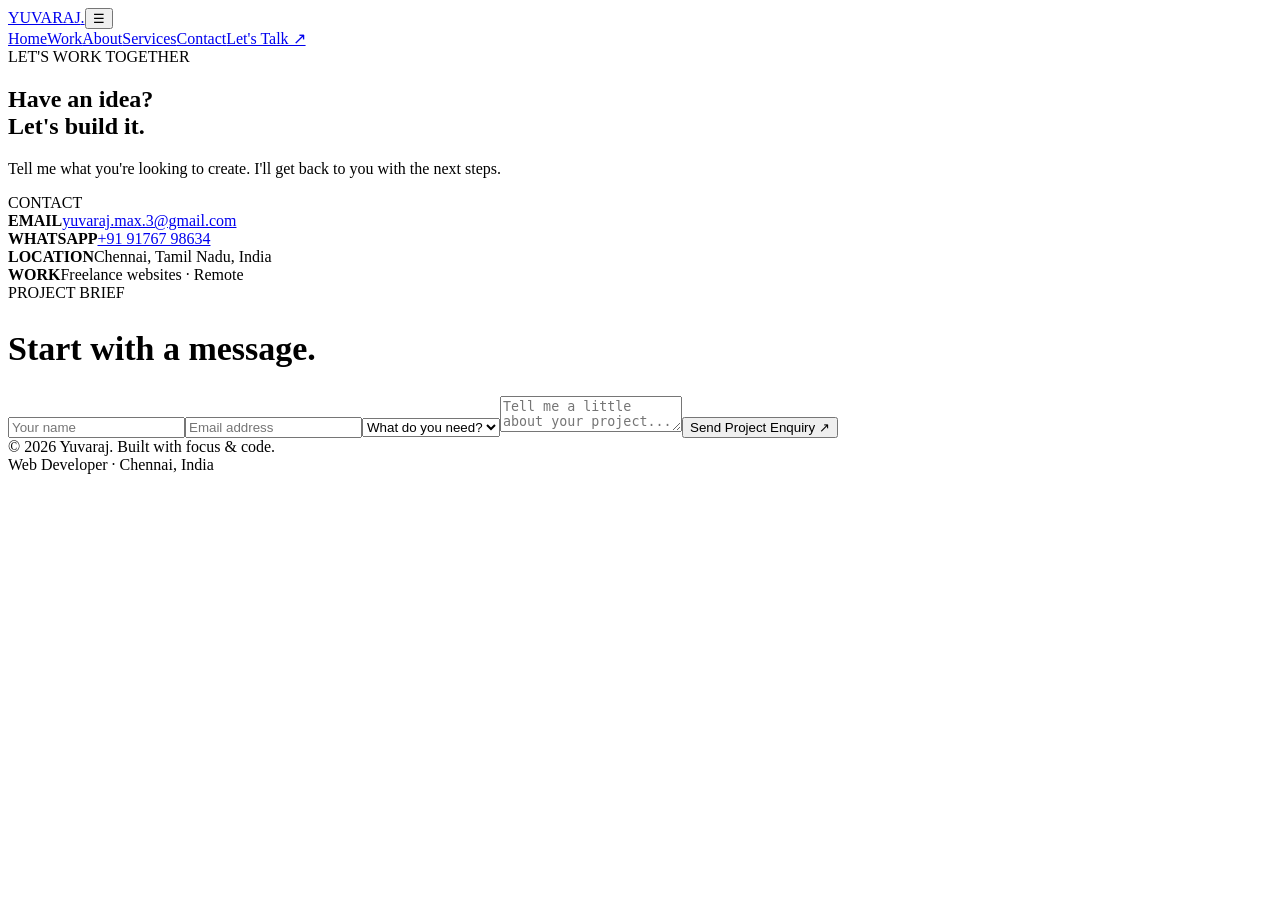
==== contact.html @ 74eae191 "Add portfolio contact page" ====
<!doctype html><html lang="en"><head><meta charset="utf-8"><meta name="viewport" content="width=device-width,initial-scale=1"><meta name="description" content="Yuvaraj — responsive web developer portfolio"><title>Contact | Yuvaraj</title><link rel="stylesheet" href="assets/style.css"></head><body><header class="nav"><a class="brand" href="index.html">YUVARAJ<span>.</span></a><button class="menu">☰</button><nav class="links"><a class="" href="index.html">Home</a><a class="" href="work.html">Work</a><a class="" href="about.html">About</a><a class="" href="services.html">Services</a><a class="active" href="contact.html">Contact</a><a class="cta" href="contact.html">Let's Talk ↗</a></nav></header><main><section class="pageHero"><div class="container"><div class="eyebrow">LET'S WORK TOGETHER</div><h1>Have an idea?<br><span class="gradient">Let's build it.</span></h1><p class="muted">Tell me what you're looking to create. I'll get back to you with the next steps.</p></div></section><section class="section"><div class="container contact"><div class="contactCard"><div class="eyebrow">CONTACT</div><div class="contactItem"><b>EMAIL</b><a href="mailto:yuvaraj.max.3@gmail.com">yuvaraj.max.3@gmail.com</a></div><div class="contactItem"><b>WHATSAPP</b><a href="https://wa.me/919176798634">+91 91767 98634</a></div><div class="contactItem"><b>LOCATION</b><span>Chennai, Tamil Nadu, India</span></div><div class="contactItem"><b>WORK</b><span>Freelance websites · Remote</span></div></div><div class="contactCard form"><div class="eyebrow">PROJECT BRIEF</div><h2 style="font-size:34px">Start with a message.</h2><form onsubmit="event.preventDefault();alert('Thanks! Please connect through WhatsApp or email to continue.');"><input required placeholder="Your name"><input required type="email" placeholder="Email address"><select><option>What do you need?</option><option>Business website</option><option>Portfolio website</option><option>Landing page</option><option>Website redesign</option></select><textarea placeholder="Tell me a little about your project..."></textarea><button type="submit">Send Project Enquiry ↗</button></form></div></div></section></main><footer class="container"><div>© 2026 Yuvaraj. Built with focus & code.</div><div class="footerRight">Web Developer · Chennai, India</div></footer><script src="assets/script.js"></script></body></html>
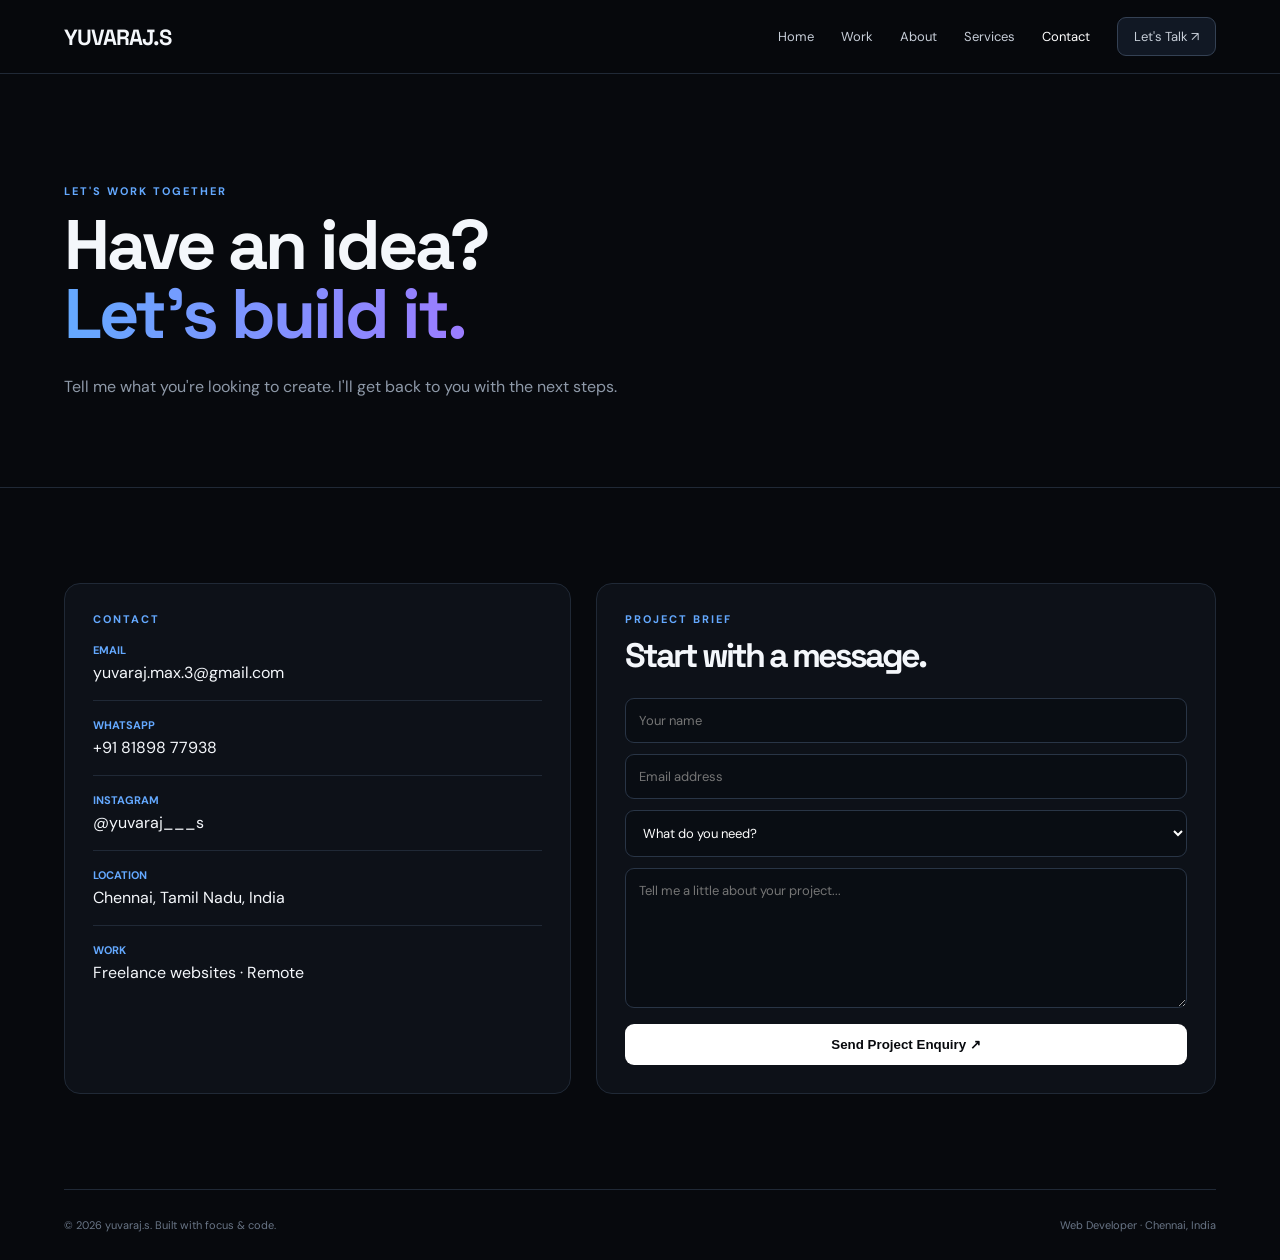
==== commit 805d0d9f: "Update contact details" ====
--- a/contact.html
+++ b/contact.html
@@ -1 +1 @@
-<!doctype html><html lang="en"><head><meta charset="utf-8"><meta name="viewport" content="width=device-width,initial-scale=1"><meta name="description" content="Yuvaraj — responsive web developer portfolio"><title>Contact | Yuvaraj</title><link rel="stylesheet" href="assets/style.css"></head><body><header class="nav"><a class="brand" href="index.html">YUVARAJ<span>.</span></a><button class="menu">☰</button><nav class="links"><a class="" href="index.html">Home</a><a class="" href="work.html">Work</a><a class="" href="about.html">About</a><a class="" href="services.html">Services</a><a class="active" href="contact.html">Contact</a><a class="cta" href="contact.html">Let's Talk ↗</a></nav></header><main><section class="pageHero"><div class="container"><div class="eyebrow">LET'S WORK TOGETHER</div><h1>Have an idea?<br><span class="gradient">Let's build it.</span></h1><p class="muted">Tell me what you're looking to create. I'll get back to you with the next steps.</p></div></section><section class="section"><div class="container contact"><div class="contactCard"><div class="eyebrow">CONTACT</div><div class="contactItem"><b>EMAIL</b><a href="mailto:yuvaraj.max.3@gmail.com">yuvaraj.max.3@gmail.com</a></div><div class="contactItem"><b>WHATSAPP</b><a href="https://wa.me/919176798634">+91 91767 98634</a></div><div class="contactItem"><b>LOCATION</b><span>Chennai, Tamil Nadu, India</span></div><div class="contactItem"><b>WORK</b><span>Freelance websites · Remote</span></div></div><div class="contactCard form"><div class="eyebrow">PROJECT BRIEF</div><h2 style="font-size:34px">Start with a message.</h2><form onsubmit="event.preventDefault();alert('Thanks! Please connect through WhatsApp or email to continue.');"><input required placeholder="Your name"><input required type="email" placeholder="Email address"><select><option>What do you need?</option><option>Business website</option><option>Portfolio website</option><option>Landing page</option><option>Website redesign</option></select><textarea placeholder="Tell me a little about your project..."></textarea><button type="submit">Send Project Enquiry ↗</button></form></div></div></section></main><footer class="container"><div>© 2026 Yuvaraj. Built with focus & code.</div><div class="footerRight">Web Developer · Chennai, India</div></footer><script src="assets/script.js"></script></body></html>+<!doctype html><html lang="en"><head><meta charset="utf-8"><meta name="viewport" content="width=device-width,initial-scale=1"><meta name="description" content="Yuvaraj — responsive web developer portfolio"><title>Contact | Yuvaraj</title><link rel="stylesheet" href="assets/style.css"></head><body><header class="nav"><a class="brand" href="index.html">YUVARAJ<span>.</span></a><button class="menu">☰</button><nav class="links"><a class="" href="index.html">Home</a><a class="" href="work.html">Work</a><a class="" href="about.html">About</a><a class="" href="services.html">Services</a><a class="active" href="contact.html">Contact</a><a class="cta" href="contact.html">Let's Talk ↗</a></nav></header><main><section class="pageHero"><div class="container"><div class="eyebrow">LET'S WORK TOGETHER</div><h1>Have an idea?<br><span class="gradient">Let's build it.</span></h1><p class="muted">Tell me what you're looking to create. I'll get back to you with the next steps.</p></div></section><section class="section"><div class="container contact"><div class="contactCard"><div class="eyebrow">CONTACT</div><div class="contactItem"><b>EMAIL</b><a href="mailto:yuvaraj.max.3@gmail.com">yuvaraj.max.3@gmail.com</a></div><div class="contactItem"><b>WHATSAPP</b><a href="https://wa.me/918189877938">+91 81898 77938</a></div><div class="contactItem"><b>INSTAGRAM</b><a href="https://www.instagram.com/yuvaraj___s" target="_blank" rel="noopener">@yuvaraj___s</a></div><div class="contactItem"><b>LOCATION</b><span>Chennai, Tamil Nadu, India</span></div><div class="contactItem"><b>WORK</b><span>Freelance websites · Remote</span></div></div><div class="contactCard form"><div class="eyebrow">PROJECT BRIEF</div><h2 style="font-size:34px">Start with a message.</h2><form onsubmit="event.preventDefault();alert('Thanks! Please connect through WhatsApp or email to continue.');"><input required placeholder="Your name"><input required type="email" placeholder="Email address"><select><option>What do you need?</option><option>Business website</option><option>Portfolio website</option><option>Landing page</option><option>Website redesign</option></select><textarea placeholder="Tell me a little about your project..."></textarea><button type="submit">Send Project Enquiry ↗</button></form></div></div></section></main><footer class="container"><div>© 2026 Yuvaraj. Built with focus & code.</div><div class="footerRight">Web Developer · Chennai, India</div></footer><script src="assets/script.js"></script></body></html>
--- a/assets/style.css
+++ b/assets/style.css
@@ -0,0 +1,2 @@
+@import url('https://fonts.googleapis.com/css2?family=DM+Sans:wght@400;500;600;700&family=Space+Grotesk:wght@500;600;700&display=swap');
+:root{--bg:#07090d;--panel:#0d1118;--line:#202936;--text:#f4f7fb;--muted:#8e99a8;--accent:#64a9ff;--accent2:#9b7cff;--max:1180px}*{box-sizing:border-box}html{scroll-behavior:smooth}body{margin:0;background:var(--bg);color:var(--text);font-family:'DM Sans',sans-serif}a{color:inherit;text-decoration:none}img{max-width:100%}.nav{height:74px;position:sticky;top:0;z-index:100;background:rgba(7,9,13,.88);backdrop-filter:blur(16px);border-bottom:1px solid var(--line);display:flex;align-items:center;padding:0 5vw}.brand{font:700 22px 'Space Grotesk';letter-spacing:-1px}.brand span{color:var(--accent)}.links{margin-left:auto;display:flex;gap:27px;align-items:center;font-size:13px;color:#c7ced8}.links a:hover,.links .active{color:#fff}.cta{padding:10px 16px;border:1px solid #344154;border-radius:9px;background:#111824}.menu{display:none;margin-left:auto;background:none;border:0;color:#fff;font-size:27px}.container{width:min(var(--max),90vw);margin:auto}.hero{min-height:calc(100vh - 74px);display:grid;place-items:center;position:relative;overflow:hidden}.hero:before{content:"";position:absolute;width:600px;height:600px;border-radius:50%;background:radial-gradient(circle,rgba(100,169,255,.16),transparent 65%);right:-150px;top:-160px}.heroIn{position:relative;max-width:950px;padding:90px 0}.tag{display:inline-flex;padding:7px 11px;border:1px solid #263448;border-radius:99px;color:#a9caff;background:#0c1420;font-size:11px}.hero h1{font:700 clamp(58px,9vw,112px)/.92 'Space Grotesk';letter-spacing:-5px;margin:24px 0}.hero h1 span,.gradient{background:linear-gradient(90deg,var(--accent),var(--accent2));-webkit-background-clip:text;color:transparent}.lead{max-width:650px;color:var(--muted);font-size:17px;line-height:1.7}.buttons{display:flex;gap:12px;flex-wrap:wrap;margin-top:30px}.btn{padding:13px 19px;border-radius:9px;border:1px solid #344154;font-size:13px;font-weight:700}.primary{background:var(--text);color:#07090d;border-color:var(--text)}.section{padding:95px 0}.eyebrow{font-size:11px;letter-spacing:2px;color:var(--accent);font-weight:700}.section h2,.pageHero h1{font:700 clamp(42px,6vw,70px)/.98 'Space Grotesk';letter-spacing:-3px;margin:13px 0 25px}.muted{color:var(--muted);line-height:1.75}.grid3{display:grid;grid-template-columns:repeat(3,1fr);gap:15px}.card{background:var(--panel);border:1px solid var(--line);border-radius:16px;padding:25px}.card h3{font:600 24px 'Space Grotesk';margin:12px 0}.num{font:700 13px;color:var(--accent)}.project{padding:0;overflow:hidden}.project .visual{height:220px;background:linear-gradient(135deg,#111b2b,#263e5b);display:grid;place-items:center;font:700 34px 'Space Grotesk'}.project:nth-child(2) .visual{background:linear-gradient(135deg,#171329,#44326e)}.project:nth-child(3) .visual{background:linear-gradient(135deg,#10201e,#28534d)}.projectBody{padding:22px}.chips{display:flex;gap:7px;flex-wrap:wrap;margin-top:15px}.chip{font-size:10px;color:#b9c4d1;border:1px solid #2a3544;padding:6px 9px;border-radius:99px}.stats{display:grid;grid-template-columns:repeat(4,1fr);border-top:1px solid var(--line);border-bottom:1px solid var(--line)}.stat{padding:28px 18px;border-right:1px solid var(--line)}.stat:last-child{border:0}.stat b{font:700 35px 'Space Grotesk';display:block}.stat span{font-size:11px;color:var(--muted)}.pageHero{padding:110px 0 70px;border-bottom:1px solid var(--line)}.pageHero p{max-width:650px}.split{display:grid;grid-template-columns:1fr 1fr;gap:70px;align-items:center}.aboutBox{border:1px solid var(--line);background:linear-gradient(145deg,#0d121a,#0a0d13);border-radius:18px;padding:35px}.skills{display:grid;grid-template-columns:repeat(2,1fr);gap:10px;margin-top:25px}.skill{padding:14px;border:1px solid var(--line);border-radius:10px;background:#0b1017;font-size:13px}.timeline{border-left:1px solid #334154;padding-left:28px}.time{position:relative;margin:0 0 38px}.time:before{content:"";position:absolute;width:8px;height:8px;border-radius:50%;background:var(--accent);left:-33px;top:7px}.time h3{margin:0 0 6px;font:600 22px 'Space Grotesk'}.time small{color:var(--accent);font-size:11px}.contact{display:grid;grid-template-columns:.9fr 1.1fr;gap:25px}.contactCard{padding:28px;border:1px solid var(--line);border-radius:16px;background:var(--panel)}.contactItem{padding:17px 0;border-bottom:1px solid var(--line)}.contactItem:last-child{border:0}.contactItem b{display:block;font-size:11px;color:var(--accent);margin-bottom:5px}.form input,.form textarea,.form select{width:100%;padding:13px;margin:0 0 11px;border:1px solid #293546;background:#090d13;color:#fff;border-radius:9px;font:13px 'DM Sans'}.form textarea{height:140px;resize:vertical}.form button{cursor:pointer;width:100%;padding:13px;border:0;border-radius:9px;background:#fff;color:#07090d;font-weight:700}footer{border-top:1px solid var(--line);padding:28px 0;color:#697586;font-size:11px;display:flex;justify-content:space-between}@media(max-width:800px){.nav{padding:0 20px}.menu{display:block}.links{display:none;position:absolute;top:74px;left:0;right:0;background:#07090d;padding:18px 20px;flex-direction:column;align-items:flex-start;border-bottom:1px solid var(--line)}.links.open{display:flex}.heroIn{padding:70px 0}.hero h1{letter-spacing:-3px}.section{padding:70px 0}.grid3,.split,.contact{grid-template-columns:1fr}.stats{grid-template-columns:1fr 1fr}.stat:nth-child(2){border-right:0}.stat{border-bottom:1px solid var(--line)}.pageHero{padding:75px 0 55px}footer{display:block}.footerRight{margin-top:10px}}@media(max-width:480px){.hero h1{font-size:54px}.lead{font-size:15px}.stats{grid-template-columns:1fr}.stat{border-right:0}.skills{grid-template-columns:1fr}.buttons .btn{width:100%;text-align:center}}
